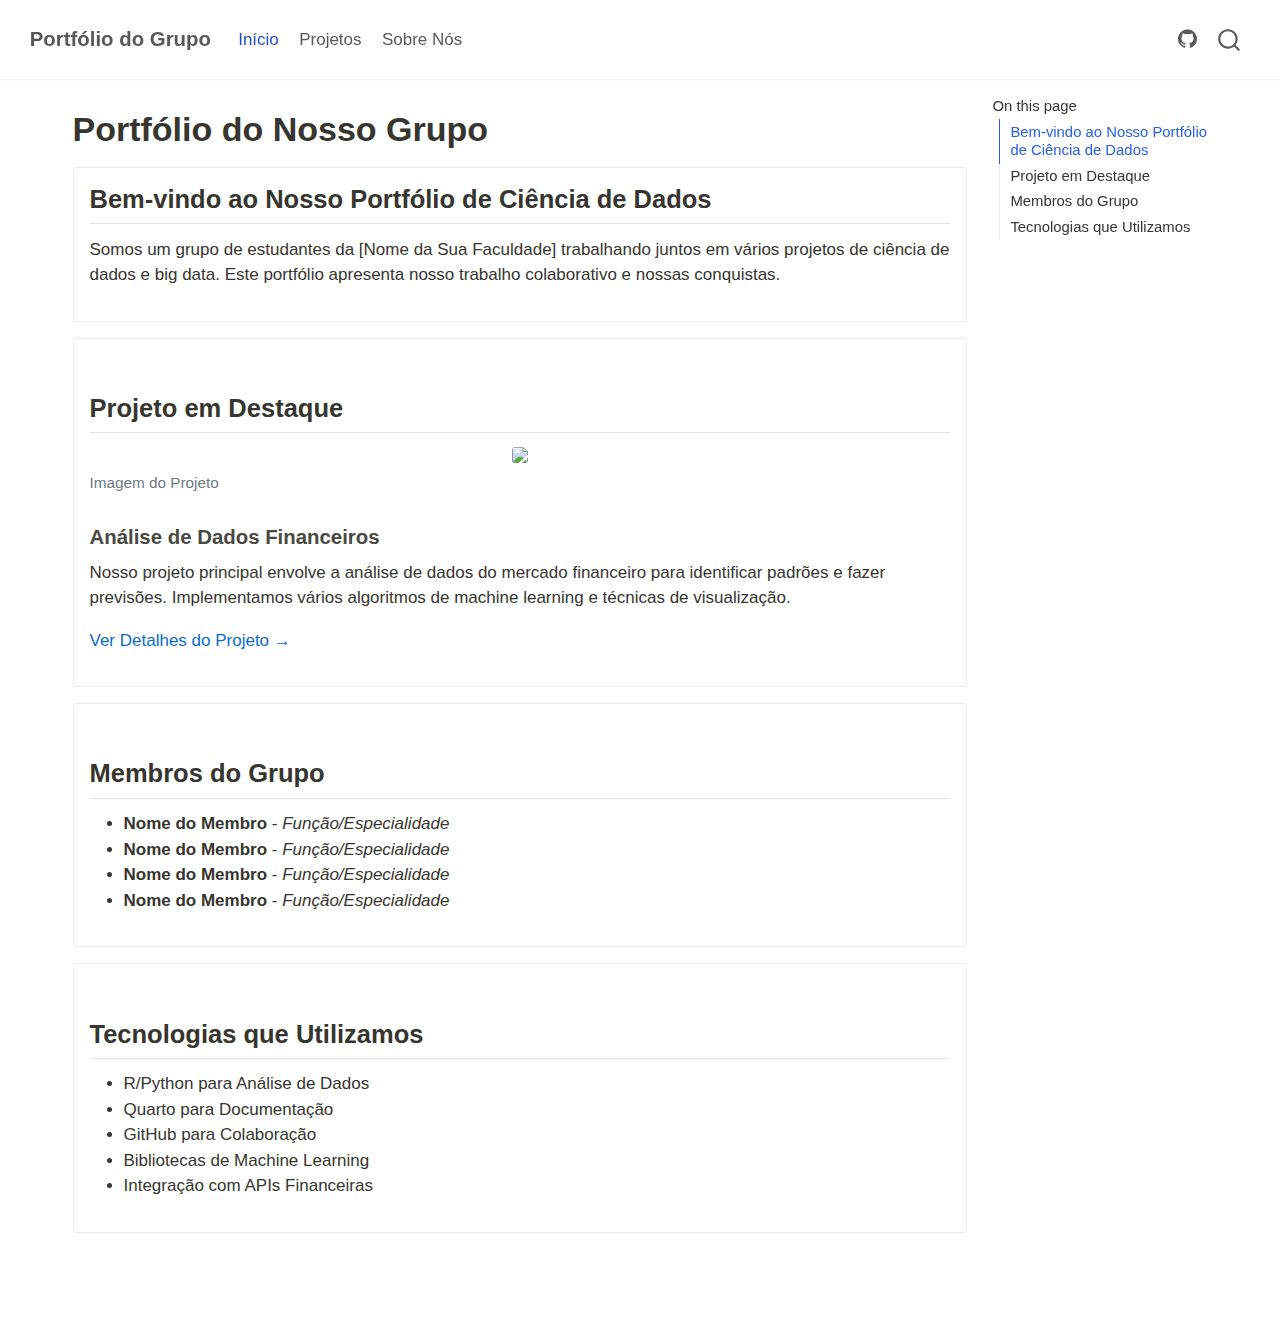
==== index.html @ 7f086434 "Configuração inicial do portfólio com estilo Notion" ====
<!DOCTYPE html>
<html xmlns="http://www.w3.org/1999/xhtml" lang="en" xml:lang="en"><head>

<meta charset="utf-8">
<meta name="generator" content="quarto-1.6.42">

<meta name="viewport" content="width=device-width, initial-scale=1.0, user-scalable=yes">


<title>Portfólio do Nosso Grupo – Portfólio do Grupo</title>
<style>
code{white-space: pre-wrap;}
span.smallcaps{font-variant: small-caps;}
div.columns{display: flex; gap: min(4vw, 1.5em);}
div.column{flex: auto; overflow-x: auto;}
div.hanging-indent{margin-left: 1.5em; text-indent: -1.5em;}
ul.task-list{list-style: none;}
ul.task-list li input[type="checkbox"] {
  width: 0.8em;
  margin: 0 0.8em 0.2em -1em; /* quarto-specific, see https://github.com/quarto-dev/quarto-cli/issues/4556 */ 
  vertical-align: middle;
}
</style>


<script src="site_libs/quarto-nav/quarto-nav.js"></script>
<script src="site_libs/quarto-nav/headroom.min.js"></script>
<script src="site_libs/clipboard/clipboard.min.js"></script>
<script src="site_libs/quarto-search/autocomplete.umd.js"></script>
<script src="site_libs/quarto-search/fuse.min.js"></script>
<script src="site_libs/quarto-search/quarto-search.js"></script>
<meta name="quarto:offset" content="./">
<script src="site_libs/quarto-html/quarto.js"></script>
<script src="site_libs/quarto-html/popper.min.js"></script>
<script src="site_libs/quarto-html/tippy.umd.min.js"></script>
<script src="site_libs/quarto-html/anchor.min.js"></script>
<link href="site_libs/quarto-html/tippy.css" rel="stylesheet">
<link href="site_libs/quarto-html/quarto-syntax-highlighting-2f5df379a58b258e96c21c0638c20c03.css" rel="stylesheet" id="quarto-text-highlighting-styles">
<script src="site_libs/bootstrap/bootstrap.min.js"></script>
<link href="site_libs/bootstrap/bootstrap-icons.css" rel="stylesheet">
<link href="site_libs/bootstrap/bootstrap-bd18d44eca6e8432d5fc765ab7eae52f.min.css" rel="stylesheet" append-hash="true" id="quarto-bootstrap" data-mode="light">
<script id="quarto-search-options" type="application/json">{
  "location": "navbar",
  "copy-button": false,
  "collapse-after": 3,
  "panel-placement": "end",
  "type": "overlay",
  "limit": 50,
  "keyboard-shortcut": [
    "f",
    "/",
    "s"
  ],
  "show-item-context": false,
  "language": {
    "search-no-results-text": "No results",
    "search-matching-documents-text": "matching documents",
    "search-copy-link-title": "Copy link to search",
    "search-hide-matches-text": "Hide additional matches",
    "search-more-match-text": "more match in this document",
    "search-more-matches-text": "more matches in this document",
    "search-clear-button-title": "Clear",
    "search-text-placeholder": "",
    "search-detached-cancel-button-title": "Cancel",
    "search-submit-button-title": "Submit",
    "search-label": "Search"
  }
}</script>


<link rel="stylesheet" href="styles.css">
</head>

<body class="nav-fixed">

<div id="quarto-search-results"></div>
  <header id="quarto-header" class="headroom fixed-top">
    <nav class="navbar navbar-expand-lg " data-bs-theme="dark">
      <div class="navbar-container container-fluid">
      <div class="navbar-brand-container mx-auto">
    <a class="navbar-brand" href="./index.html">
    <span class="navbar-title">Portfólio do Grupo</span>
    </a>
  </div>
            <div id="quarto-search" class="" title="Search"></div>
          <button class="navbar-toggler" type="button" data-bs-toggle="collapse" data-bs-target="#navbarCollapse" aria-controls="navbarCollapse" role="menu" aria-expanded="false" aria-label="Toggle navigation" onclick="if (window.quartoToggleHeadroom) { window.quartoToggleHeadroom(); }">
  <span class="navbar-toggler-icon"></span>
</button>
          <div class="collapse navbar-collapse" id="navbarCollapse">
            <ul class="navbar-nav navbar-nav-scroll me-auto">
  <li class="nav-item">
    <a class="nav-link active" href="./index.html" aria-current="page"> 
<span class="menu-text">Início</span></a>
  </li>  
  <li class="nav-item">
    <a class="nav-link" href="./projetos.html"> 
<span class="menu-text">Projetos</span></a>
  </li>  
  <li class="nav-item">
    <a class="nav-link" href="./sobre.html"> 
<span class="menu-text">Sobre Nós</span></a>
  </li>  
</ul>
            <ul class="navbar-nav navbar-nav-scroll ms-auto">
  <li class="nav-item compact">
    <a class="nav-link" href="https://github.com/SEU-USUARIO/portfolio"> <i class="bi bi-github" role="img">
</i> 
<span class="menu-text"></span></a>
  </li>  
</ul>
          </div> <!-- /navcollapse -->
            <div class="quarto-navbar-tools">
</div>
      </div> <!-- /container-fluid -->
    </nav>
</header>
<!-- content -->
<div id="quarto-content" class="quarto-container page-columns page-rows-contents page-layout-full page-navbar">
<!-- sidebar -->
<!-- margin-sidebar -->
    <div id="quarto-margin-sidebar" class="sidebar margin-sidebar">
        <nav id="TOC" role="doc-toc" class="toc-active">
    <h2 id="toc-title">On this page</h2>
   
  <ul>
  <li><a href="#bem-vindo-ao-nosso-portfólio-de-ciência-de-dados" id="toc-bem-vindo-ao-nosso-portfólio-de-ciência-de-dados" class="nav-link active" data-scroll-target="#bem-vindo-ao-nosso-portfólio-de-ciência-de-dados">Bem-vindo ao Nosso Portfólio de Ciência de Dados</a></li>
  <li><a href="#projeto-em-destaque" id="toc-projeto-em-destaque" class="nav-link" data-scroll-target="#projeto-em-destaque">Projeto em Destaque</a>
  <ul class="collapse">
  <li><a href="#análise-de-dados-financeiros" id="toc-análise-de-dados-financeiros" class="nav-link" data-scroll-target="#análise-de-dados-financeiros">Análise de Dados Financeiros</a></li>
  </ul></li>
  <li><a href="#membros-do-grupo" id="toc-membros-do-grupo" class="nav-link" data-scroll-target="#membros-do-grupo">Membros do Grupo</a></li>
  <li><a href="#tecnologias-que-utilizamos" id="toc-tecnologias-que-utilizamos" class="nav-link" data-scroll-target="#tecnologias-que-utilizamos">Tecnologias que Utilizamos</a></li>
  </ul>
</nav>
    </div>
<!-- main -->
<main class="content column-page-left" id="quarto-document-content">

<header id="title-block-header" class="quarto-title-block default">
<div class="quarto-title">
<h1 class="title">Portfólio do Nosso Grupo</h1>
</div>



<div class="quarto-title-meta column-page-left">

    
  
    
  </div>
  


</header>


<section id="bem-vindo-ao-nosso-portfólio-de-ciência-de-dados" class="level2 content-block">
<h2 class="anchored" data-anchor-id="bem-vindo-ao-nosso-portfólio-de-ciência-de-dados">Bem-vindo ao Nosso Portfólio de Ciência de Dados</h2>
<p>Somos um grupo de estudantes da [Nome da Sua Faculdade] trabalhando juntos em vários projetos de ciência de dados e big data. Este portfólio apresenta nosso trabalho colaborativo e nossas conquistas.</p>
</section>
<section id="projeto-em-destaque" class="level2 content-block">
<h2 class="anchored" data-anchor-id="projeto-em-destaque">Projeto em Destaque</h2>
<div class="quarto-figure quarto-figure-center">
<figure class="figure">
<p><img src=".\api/placeholder/600/300.png" class="img-fluid figure-img"></p>
<figcaption>Imagem do Projeto</figcaption>
</figure>
</div>
<section id="análise-de-dados-financeiros" class="level3">
<h3 class="anchored" data-anchor-id="análise-de-dados-financeiros">Análise de Dados Financeiros</h3>
<p>Nosso projeto principal envolve a análise de dados do mercado financeiro para identificar padrões e fazer previsões. Implementamos vários algoritmos de machine learning e técnicas de visualização.</p>
<p><a href="./projetos.html">Ver Detalhes do Projeto →</a></p>
</section>
</section>
<section id="membros-do-grupo" class="level2 content-block">
<h2 class="anchored" data-anchor-id="membros-do-grupo">Membros do Grupo</h2>
<ul>
<li><strong>Nome do Membro</strong> - <em>Função/Especialidade</em></li>
<li><strong>Nome do Membro</strong> - <em>Função/Especialidade</em></li>
<li><strong>Nome do Membro</strong> - <em>Função/Especialidade</em></li>
<li><strong>Nome do Membro</strong> - <em>Função/Especialidade</em></li>
</ul>
</section>
<section id="tecnologias-que-utilizamos" class="level2 content-block">
<h2 class="anchored" data-anchor-id="tecnologias-que-utilizamos">Tecnologias que Utilizamos</h2>
<ul>
<li>R/Python para Análise de Dados</li>
<li>Quarto para Documentação</li>
<li>GitHub para Colaboração</li>
<li>Bibliotecas de Machine Learning</li>
<li>Integração com APIs Financeiras</li>
</ul>
</section>



</main> <!-- /main -->
<script id="quarto-html-after-body" type="application/javascript">
window.document.addEventListener("DOMContentLoaded", function (event) {
  const toggleBodyColorMode = (bsSheetEl) => {
    const mode = bsSheetEl.getAttribute("data-mode");
    const bodyEl = window.document.querySelector("body");
    if (mode === "dark") {
      bodyEl.classList.add("quarto-dark");
      bodyEl.classList.remove("quarto-light");
    } else {
      bodyEl.classList.add("quarto-light");
      bodyEl.classList.remove("quarto-dark");
    }
  }
  const toggleBodyColorPrimary = () => {
    const bsSheetEl = window.document.querySelector("link#quarto-bootstrap");
    if (bsSheetEl) {
      toggleBodyColorMode(bsSheetEl);
    }
  }
  toggleBodyColorPrimary();  
  const icon = "";
  const anchorJS = new window.AnchorJS();
  anchorJS.options = {
    placement: 'right',
    icon: icon
  };
  anchorJS.add('.anchored');
  const isCodeAnnotation = (el) => {
    for (const clz of el.classList) {
      if (clz.startsWith('code-annotation-')) {                     
        return true;
      }
    }
    return false;
  }
  const onCopySuccess = function(e) {
    // button target
    const button = e.trigger;
    // don't keep focus
    button.blur();
    // flash "checked"
    button.classList.add('code-copy-button-checked');
    var currentTitle = button.getAttribute("title");
    button.setAttribute("title", "Copied!");
    let tooltip;
    if (window.bootstrap) {
      button.setAttribute("data-bs-toggle", "tooltip");
      button.setAttribute("data-bs-placement", "left");
      button.setAttribute("data-bs-title", "Copied!");
      tooltip = new bootstrap.Tooltip(button, 
        { trigger: "manual", 
          customClass: "code-copy-button-tooltip",
          offset: [0, -8]});
      tooltip.show();    
    }
    setTimeout(function() {
      if (tooltip) {
        tooltip.hide();
        button.removeAttribute("data-bs-title");
        button.removeAttribute("data-bs-toggle");
        button.removeAttribute("data-bs-placement");
      }
      button.setAttribute("title", currentTitle);
      button.classList.remove('code-copy-button-checked');
    }, 1000);
    // clear code selection
    e.clearSelection();
  }
  const getTextToCopy = function(trigger) {
      const codeEl = trigger.previousElementSibling.cloneNode(true);
      for (const childEl of codeEl.children) {
        if (isCodeAnnotation(childEl)) {
          childEl.remove();
        }
      }
      return codeEl.innerText;
  }
  const clipboard = new window.ClipboardJS('.code-copy-button:not([data-in-quarto-modal])', {
    text: getTextToCopy
  });
  clipboard.on('success', onCopySuccess);
  if (window.document.getElementById('quarto-embedded-source-code-modal')) {
    const clipboardModal = new window.ClipboardJS('.code-copy-button[data-in-quarto-modal]', {
      text: getTextToCopy,
      container: window.document.getElementById('quarto-embedded-source-code-modal')
    });
    clipboardModal.on('success', onCopySuccess);
  }
    var localhostRegex = new RegExp(/^(?:http|https):\/\/localhost\:?[0-9]*\//);
    var mailtoRegex = new RegExp(/^mailto:/);
      var filterRegex = new RegExp('/' + window.location.host + '/');
    var isInternal = (href) => {
        return filterRegex.test(href) || localhostRegex.test(href) || mailtoRegex.test(href);
    }
    // Inspect non-navigation links and adorn them if external
 	var links = window.document.querySelectorAll('a[href]:not(.nav-link):not(.navbar-brand):not(.toc-action):not(.sidebar-link):not(.sidebar-item-toggle):not(.pagination-link):not(.no-external):not([aria-hidden]):not(.dropdown-item):not(.quarto-navigation-tool):not(.about-link)');
    for (var i=0; i<links.length; i++) {
      const link = links[i];
      if (!isInternal(link.href)) {
        // undo the damage that might have been done by quarto-nav.js in the case of
        // links that we want to consider external
        if (link.dataset.originalHref !== undefined) {
          link.href = link.dataset.originalHref;
        }
      }
    }
  function tippyHover(el, contentFn, onTriggerFn, onUntriggerFn) {
    const config = {
      allowHTML: true,
      maxWidth: 500,
      delay: 100,
      arrow: false,
      appendTo: function(el) {
          return el.parentElement;
      },
      interactive: true,
      interactiveBorder: 10,
      theme: 'quarto',
      placement: 'bottom-start',
    };
    if (contentFn) {
      config.content = contentFn;
    }
    if (onTriggerFn) {
      config.onTrigger = onTriggerFn;
    }
    if (onUntriggerFn) {
      config.onUntrigger = onUntriggerFn;
    }
    window.tippy(el, config); 
  }
  const noterefs = window.document.querySelectorAll('a[role="doc-noteref"]');
  for (var i=0; i<noterefs.length; i++) {
    const ref = noterefs[i];
    tippyHover(ref, function() {
      // use id or data attribute instead here
      let href = ref.getAttribute('data-footnote-href') || ref.getAttribute('href');
      try { href = new URL(href).hash; } catch {}
      const id = href.replace(/^#\/?/, "");
      const note = window.document.getElementById(id);
      if (note) {
        return note.innerHTML;
      } else {
        return "";
      }
    });
  }
  const xrefs = window.document.querySelectorAll('a.quarto-xref');
  const processXRef = (id, note) => {
    // Strip column container classes
    const stripColumnClz = (el) => {
      el.classList.remove("page-full", "page-columns");
      if (el.children) {
        for (const child of el.children) {
          stripColumnClz(child);
        }
      }
    }
    stripColumnClz(note)
    if (id === null || id.startsWith('sec-')) {
      // Special case sections, only their first couple elements
      const container = document.createElement("div");
      if (note.children && note.children.length > 2) {
        container.appendChild(note.children[0].cloneNode(true));
        for (let i = 1; i < note.children.length; i++) {
          const child = note.children[i];
          if (child.tagName === "P" && child.innerText === "") {
            continue;
          } else {
            container.appendChild(child.cloneNode(true));
            break;
          }
        }
        if (window.Quarto?.typesetMath) {
          window.Quarto.typesetMath(container);
        }
        return container.innerHTML
      } else {
        if (window.Quarto?.typesetMath) {
          window.Quarto.typesetMath(note);
        }
        return note.innerHTML;
      }
    } else {
      // Remove any anchor links if they are present
      const anchorLink = note.querySelector('a.anchorjs-link');
      if (anchorLink) {
        anchorLink.remove();
      }
      if (window.Quarto?.typesetMath) {
        window.Quarto.typesetMath(note);
      }
      if (note.classList.contains("callout")) {
        return note.outerHTML;
      } else {
        return note.innerHTML;
      }
    }
  }
  for (var i=0; i<xrefs.length; i++) {
    const xref = xrefs[i];
    tippyHover(xref, undefined, function(instance) {
      instance.disable();
      let url = xref.getAttribute('href');
      let hash = undefined; 
      if (url.startsWith('#')) {
        hash = url;
      } else {
        try { hash = new URL(url).hash; } catch {}
      }
      if (hash) {
        const id = hash.replace(/^#\/?/, "");
        const note = window.document.getElementById(id);
        if (note !== null) {
          try {
            const html = processXRef(id, note.cloneNode(true));
            instance.setContent(html);
          } finally {
            instance.enable();
            instance.show();
          }
        } else {
          // See if we can fetch this
          fetch(url.split('#')[0])
          .then(res => res.text())
          .then(html => {
            const parser = new DOMParser();
            const htmlDoc = parser.parseFromString(html, "text/html");
            const note = htmlDoc.getElementById(id);
            if (note !== null) {
              const html = processXRef(id, note);
              instance.setContent(html);
            } 
          }).finally(() => {
            instance.enable();
            instance.show();
          });
        }
      } else {
        // See if we can fetch a full url (with no hash to target)
        // This is a special case and we should probably do some content thinning / targeting
        fetch(url)
        .then(res => res.text())
        .then(html => {
          const parser = new DOMParser();
          const htmlDoc = parser.parseFromString(html, "text/html");
          const note = htmlDoc.querySelector('main.content');
          if (note !== null) {
            // This should only happen for chapter cross references
            // (since there is no id in the URL)
            // remove the first header
            if (note.children.length > 0 && note.children[0].tagName === "HEADER") {
              note.children[0].remove();
            }
            const html = processXRef(null, note);
            instance.setContent(html);
          } 
        }).finally(() => {
          instance.enable();
          instance.show();
        });
      }
    }, function(instance) {
    });
  }
      let selectedAnnoteEl;
      const selectorForAnnotation = ( cell, annotation) => {
        let cellAttr = 'data-code-cell="' + cell + '"';
        let lineAttr = 'data-code-annotation="' +  annotation + '"';
        const selector = 'span[' + cellAttr + '][' + lineAttr + ']';
        return selector;
      }
      const selectCodeLines = (annoteEl) => {
        const doc = window.document;
        const targetCell = annoteEl.getAttribute("data-target-cell");
        const targetAnnotation = annoteEl.getAttribute("data-target-annotation");
        const annoteSpan = window.document.querySelector(selectorForAnnotation(targetCell, targetAnnotation));
        const lines = annoteSpan.getAttribute("data-code-lines").split(",");
        const lineIds = lines.map((line) => {
          return targetCell + "-" + line;
        })
        let top = null;
        let height = null;
        let parent = null;
        if (lineIds.length > 0) {
            //compute the position of the single el (top and bottom and make a div)
            const el = window.document.getElementById(lineIds[0]);
            top = el.offsetTop;
            height = el.offsetHeight;
            parent = el.parentElement.parentElement;
          if (lineIds.length > 1) {
            const lastEl = window.document.getElementById(lineIds[lineIds.length - 1]);
            const bottom = lastEl.offsetTop + lastEl.offsetHeight;
            height = bottom - top;
          }
          if (top !== null && height !== null && parent !== null) {
            // cook up a div (if necessary) and position it 
            let div = window.document.getElementById("code-annotation-line-highlight");
            if (div === null) {
              div = window.document.createElement("div");
              div.setAttribute("id", "code-annotation-line-highlight");
              div.style.position = 'absolute';
              parent.appendChild(div);
            }
            div.style.top = top - 2 + "px";
            div.style.height = height + 4 + "px";
            div.style.left = 0;
            let gutterDiv = window.document.getElementById("code-annotation-line-highlight-gutter");
            if (gutterDiv === null) {
              gutterDiv = window.document.createElement("div");
              gutterDiv.setAttribute("id", "code-annotation-line-highlight-gutter");
              gutterDiv.style.position = 'absolute';
              const codeCell = window.document.getElementById(targetCell);
              const gutter = codeCell.querySelector('.code-annotation-gutter');
              gutter.appendChild(gutterDiv);
            }
            gutterDiv.style.top = top - 2 + "px";
            gutterDiv.style.height = height + 4 + "px";
          }
          selectedAnnoteEl = annoteEl;
        }
      };
      const unselectCodeLines = () => {
        const elementsIds = ["code-annotation-line-highlight", "code-annotation-line-highlight-gutter"];
        elementsIds.forEach((elId) => {
          const div = window.document.getElementById(elId);
          if (div) {
            div.remove();
          }
        });
        selectedAnnoteEl = undefined;
      };
        // Handle positioning of the toggle
    window.addEventListener(
      "resize",
      throttle(() => {
        elRect = undefined;
        if (selectedAnnoteEl) {
          selectCodeLines(selectedAnnoteEl);
        }
      }, 10)
    );
    function throttle(fn, ms) {
    let throttle = false;
    let timer;
      return (...args) => {
        if(!throttle) { // first call gets through
            fn.apply(this, args);
            throttle = true;
        } else { // all the others get throttled
            if(timer) clearTimeout(timer); // cancel #2
            timer = setTimeout(() => {
              fn.apply(this, args);
              timer = throttle = false;
            }, ms);
        }
      };
    }
      // Attach click handler to the DT
      const annoteDls = window.document.querySelectorAll('dt[data-target-cell]');
      for (const annoteDlNode of annoteDls) {
        annoteDlNode.addEventListener('click', (event) => {
          const clickedEl = event.target;
          if (clickedEl !== selectedAnnoteEl) {
            unselectCodeLines();
            const activeEl = window.document.querySelector('dt[data-target-cell].code-annotation-active');
            if (activeEl) {
              activeEl.classList.remove('code-annotation-active');
            }
            selectCodeLines(clickedEl);
            clickedEl.classList.add('code-annotation-active');
          } else {
            // Unselect the line
            unselectCodeLines();
            clickedEl.classList.remove('code-annotation-active');
          }
        });
      }
  const findCites = (el) => {
    const parentEl = el.parentElement;
    if (parentEl) {
      const cites = parentEl.dataset.cites;
      if (cites) {
        return {
          el,
          cites: cites.split(' ')
        };
      } else {
        return findCites(el.parentElement)
      }
    } else {
      return undefined;
    }
  };
  var bibliorefs = window.document.querySelectorAll('a[role="doc-biblioref"]');
  for (var i=0; i<bibliorefs.length; i++) {
    const ref = bibliorefs[i];
    const citeInfo = findCites(ref);
    if (citeInfo) {
      tippyHover(citeInfo.el, function() {
        var popup = window.document.createElement('div');
        citeInfo.cites.forEach(function(cite) {
          var citeDiv = window.document.createElement('div');
          citeDiv.classList.add('hanging-indent');
          citeDiv.classList.add('csl-entry');
          var biblioDiv = window.document.getElementById('ref-' + cite);
          if (biblioDiv) {
            citeDiv.innerHTML = biblioDiv.innerHTML;
          }
          popup.appendChild(citeDiv);
        });
        return popup.innerHTML;
      });
    }
  }
});
</script>
</div> <!-- /content -->




</body></html>
---- site_libs/quarto-html/tippy.css ----
.tippy-box[data-animation=fade][data-state=hidden]{opacity:0}[data-tippy-root]{max-width:calc(100vw - 10px)}.tippy-box{position:relative;background-color:#333;color:#fff;border-radius:4px;font-size:14px;line-height:1.4;white-space:normal;outline:0;transition-property:transform,visibility,opacity}.tippy-box[data-placement^=top]>.tippy-arrow{bottom:0}.tippy-box[data-placement^=top]>.tippy-arrow:before{bottom:-7px;left:0;border-width:8px 8px 0;border-top-color:initial;transform-origin:center top}.tippy-box[data-placement^=bottom]>.tippy-arrow{top:0}.tippy-box[data-placement^=bottom]>.tippy-arrow:before{top:-7px;left:0;border-width:0 8px 8px;border-bottom-color:initial;transform-origin:center bottom}.tippy-box[data-placement^=left]>.tippy-arrow{right:0}.tippy-box[data-placement^=left]>.tippy-arrow:before{border-width:8px 0 8px 8px;border-left-color:initial;right:-7px;transform-origin:center left}.tippy-box[data-placement^=right]>.tippy-arrow{left:0}.tippy-box[data-placement^=right]>.tippy-arrow:before{left:-7px;border-width:8px 8px 8px 0;border-right-color:initial;transform-origin:center right}.tippy-box[data-inertia][data-state=visible]{transition-timing-function:cubic-bezier(.54,1.5,.38,1.11)}.tippy-arrow{width:16px;height:16px;color:#333}.tippy-arrow:before{content:"";position:absolute;border-color:transparent;border-style:solid}.tippy-content{position:relative;padding:5px 9px;z-index:1}
---- site_libs/quarto-html/quarto-syntax-highlighting-2f5df379a58b258e96c21c0638c20c03.css ----
/* quarto syntax highlight colors */
:root {
  --quarto-hl-ot-color: #003B4F;
  --quarto-hl-at-color: #657422;
  --quarto-hl-ss-color: #20794D;
  --quarto-hl-an-color: #5E5E5E;
  --quarto-hl-fu-color: #4758AB;
  --quarto-hl-st-color: #20794D;
  --quarto-hl-cf-color: #003B4F;
  --quarto-hl-op-color: #5E5E5E;
  --quarto-hl-er-color: #AD0000;
  --quarto-hl-bn-color: #AD0000;
  --quarto-hl-al-color: #AD0000;
  --quarto-hl-va-color: #111111;
  --quarto-hl-bu-color: inherit;
  --quarto-hl-ex-color: inherit;
  --quarto-hl-pp-color: #AD0000;
  --quarto-hl-in-color: #5E5E5E;
  --quarto-hl-vs-color: #20794D;
  --quarto-hl-wa-color: #5E5E5E;
  --quarto-hl-do-color: #5E5E5E;
  --quarto-hl-im-color: #00769E;
  --quarto-hl-ch-color: #20794D;
  --quarto-hl-dt-color: #AD0000;
  --quarto-hl-fl-color: #AD0000;
  --quarto-hl-co-color: #5E5E5E;
  --quarto-hl-cv-color: #5E5E5E;
  --quarto-hl-cn-color: #8f5902;
  --quarto-hl-sc-color: #5E5E5E;
  --quarto-hl-dv-color: #AD0000;
  --quarto-hl-kw-color: #003B4F;
}

/* other quarto variables */
:root {
  --quarto-font-monospace: SFMono-Regular, Menlo, Monaco, Consolas, "Liberation Mono", "Courier New", monospace;
}

pre > code.sourceCode > span {
  color: #003B4F;
}

code span {
  color: #003B4F;
}

code.sourceCode > span {
  color: #003B4F;
}

div.sourceCode,
div.sourceCode pre.sourceCode {
  color: #003B4F;
}

code span.ot {
  color: #003B4F;
  font-style: inherit;
}

code span.at {
  color: #657422;
  font-style: inherit;
}

code span.ss {
  color: #20794D;
  font-style: inherit;
}

code span.an {
  color: #5E5E5E;
  font-style: inherit;
}

code span.fu {
  color: #4758AB;
  font-style: inherit;
}

code span.st {
  color: #20794D;
  font-style: inherit;
}

code span.cf {
  color: #003B4F;
  font-weight: bold;
  font-style: inherit;
}

code span.op {
  color: #5E5E5E;
  font-style: inherit;
}

code span.er {
  color: #AD0000;
  font-style: inherit;
}

code span.bn {
  color: #AD0000;
  font-style: inherit;
}

code span.al {
  color: #AD0000;
  font-style: inherit;
}

code span.va {
  color: #111111;
  font-style: inherit;
}

code span.bu {
  font-style: inherit;
}

code span.ex {
  font-style: inherit;
}

code span.pp {
  color: #AD0000;
  font-style: inherit;
}

code span.in {
  color: #5E5E5E;
  font-style: inherit;
}

code span.vs {
  color: #20794D;
  font-style: inherit;
}

code span.wa {
  color: #5E5E5E;
  font-style: italic;
}

code span.do {
  color: #5E5E5E;
  font-style: italic;
}

code span.im {
  color: #00769E;
  font-style: inherit;
}

code span.ch {
  color: #20794D;
  font-style: inherit;
}

code span.dt {
  color: #AD0000;
  font-style: inherit;
}

code span.fl {
  color: #AD0000;
  font-style: inherit;
}

code span.co {
  color: #5E5E5E;
  font-style: inherit;
}

code span.cv {
  color: #5E5E5E;
  font-style: italic;
}

code span.cn {
  color: #8f5902;
  font-style: inherit;
}

code span.sc {
  color: #5E5E5E;
  font-style: inherit;
}

code span.dv {
  color: #AD0000;
  font-style: inherit;
}

code span.kw {
  color: #003B4F;
  font-weight: bold;
  font-style: inherit;
}

.prevent-inlining {
  content: "</";
}

/*# sourceMappingURL=35eb38a806ee71ea6d2563be2308c832.css.map */
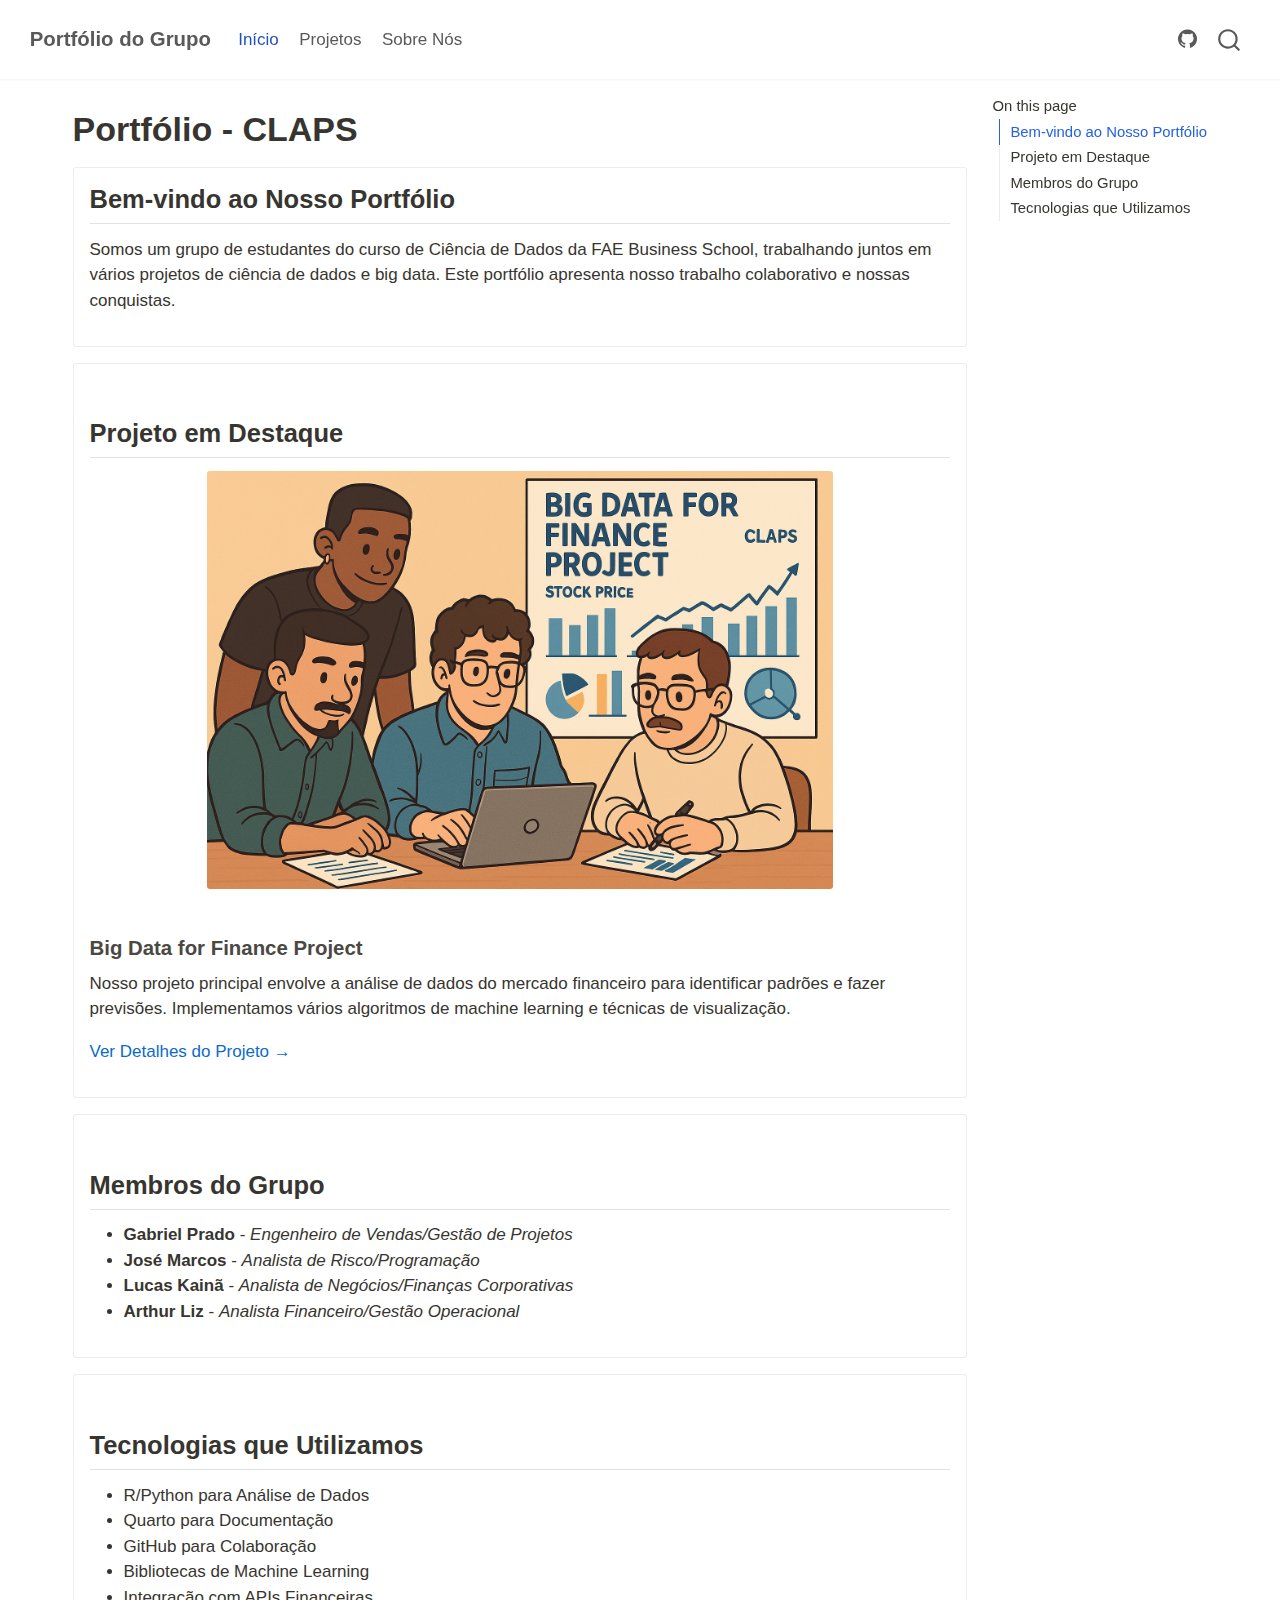
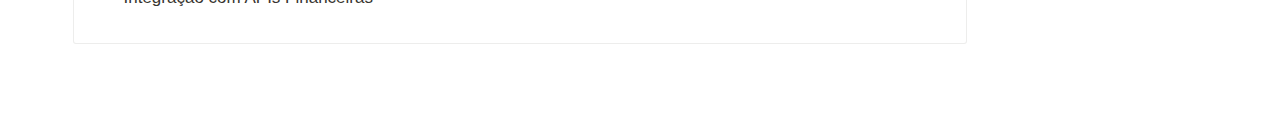
==== commit 81c66dbb: "Atualização HTML" ====
--- a/index.html
+++ b/index.html
@@ -7,7 +7,7 @@
 <meta name="viewport" content="width=device-width, initial-scale=1.0, user-scalable=yes">
 
 
-<title>Portfólio do Nosso Grupo – Portfólio do Grupo</title>
+<title>Portfólio - CLAPS – Portfólio do Grupo</title>
 <style>
 code{white-space: pre-wrap;}
 span.smallcaps{font-variant: small-caps;}
@@ -123,10 +123,10 @@
     <h2 id="toc-title">On this page</h2>
    
   <ul>
-  <li><a href="#bem-vindo-ao-nosso-portfólio-de-ciência-de-dados" id="toc-bem-vindo-ao-nosso-portfólio-de-ciência-de-dados" class="nav-link active" data-scroll-target="#bem-vindo-ao-nosso-portfólio-de-ciência-de-dados">Bem-vindo ao Nosso Portfólio de Ciência de Dados</a></li>
+  <li><a href="#bem-vindo-ao-nosso-portfólio" id="toc-bem-vindo-ao-nosso-portfólio" class="nav-link active" data-scroll-target="#bem-vindo-ao-nosso-portfólio">Bem-vindo ao Nosso Portfólio</a></li>
   <li><a href="#projeto-em-destaque" id="toc-projeto-em-destaque" class="nav-link" data-scroll-target="#projeto-em-destaque">Projeto em Destaque</a>
   <ul class="collapse">
-  <li><a href="#análise-de-dados-financeiros" id="toc-análise-de-dados-financeiros" class="nav-link" data-scroll-target="#análise-de-dados-financeiros">Análise de Dados Financeiros</a></li>
+  <li><a href="#big-data-for-finance-project" id="toc-big-data-for-finance-project" class="nav-link" data-scroll-target="#big-data-for-finance-project">Big Data for Finance Project</a></li>
   </ul></li>
   <li><a href="#membros-do-grupo" id="toc-membros-do-grupo" class="nav-link" data-scroll-target="#membros-do-grupo">Membros do Grupo</a></li>
   <li><a href="#tecnologias-que-utilizamos" id="toc-tecnologias-que-utilizamos" class="nav-link" data-scroll-target="#tecnologias-que-utilizamos">Tecnologias que Utilizamos</a></li>
@@ -138,7 +138,7 @@
 
 <header id="title-block-header" class="quarto-title-block default">
 <div class="quarto-title">
-<h1 class="title">Portfólio do Nosso Grupo</h1>
+<h1 class="title">Portfólio - CLAPS</h1>
 </div>
 
 
@@ -155,20 +155,19 @@
 </header>
 
 
-<section id="bem-vindo-ao-nosso-portfólio-de-ciência-de-dados" class="level2 content-block">
-<h2 class="anchored" data-anchor-id="bem-vindo-ao-nosso-portfólio-de-ciência-de-dados">Bem-vindo ao Nosso Portfólio de Ciência de Dados</h2>
-<p>Somos um grupo de estudantes da [Nome da Sua Faculdade] trabalhando juntos em vários projetos de ciência de dados e big data. Este portfólio apresenta nosso trabalho colaborativo e nossas conquistas.</p>
+<section id="bem-vindo-ao-nosso-portfólio" class="level2 content-block">
+<h2 class="anchored" data-anchor-id="bem-vindo-ao-nosso-portfólio">Bem-vindo ao Nosso Portfólio</h2>
+<p>Somos um grupo de estudantes do curso de Ciência de Dados da FAE Business School, trabalhando juntos em vários projetos de ciência de dados e big data. Este portfólio apresenta nosso trabalho colaborativo e nossas conquistas.</p>
 </section>
 <section id="projeto-em-destaque" class="level2 content-block">
 <h2 class="anchored" data-anchor-id="projeto-em-destaque">Projeto em Destaque</h2>
 <div class="quarto-figure quarto-figure-center">
 <figure class="figure">
-<p><img src=".\api/placeholder/600/300.png" class="img-fluid figure-img"></p>
-<figcaption>Imagem do Projeto</figcaption>
+<p><img src="images/grupo ia.png" class="img-fluid quarto-figure quarto-figure-center figure-img" width="626"></p>
 </figure>
 </div>
-<section id="análise-de-dados-financeiros" class="level3">
-<h3 class="anchored" data-anchor-id="análise-de-dados-financeiros">Análise de Dados Financeiros</h3>
+<section id="big-data-for-finance-project" class="level3">
+<h3 class="anchored" data-anchor-id="big-data-for-finance-project">Big Data for Finance Project</h3>
 <p>Nosso projeto principal envolve a análise de dados do mercado financeiro para identificar padrões e fazer previsões. Implementamos vários algoritmos de machine learning e técnicas de visualização.</p>
 <p><a href="./projetos.html">Ver Detalhes do Projeto →</a></p>
 </section>
@@ -176,10 +175,10 @@
 <section id="membros-do-grupo" class="level2 content-block">
 <h2 class="anchored" data-anchor-id="membros-do-grupo">Membros do Grupo</h2>
 <ul>
-<li><strong>Nome do Membro</strong> - <em>Função/Especialidade</em></li>
-<li><strong>Nome do Membro</strong> - <em>Função/Especialidade</em></li>
-<li><strong>Nome do Membro</strong> - <em>Função/Especialidade</em></li>
-<li><strong>Nome do Membro</strong> - <em>Função/Especialidade</em></li>
+<li><strong>Gabriel Prado</strong> - <em>Engenheiro de Vendas/Gestão de Projetos</em></li>
+<li><strong>José Marcos</strong> - <em>Analista de Risco/Programação</em></li>
+<li><strong>Lucas Kainã</strong> - <em>Analista de Negócios/Finanças Corporativas</em></li>
+<li><strong>Arthur Liz</strong> - <em>Analista Financeiro/Gestão Operacional</em></li>
 </ul>
 </section>
 <section id="tecnologias-que-utilizamos" class="level2 content-block">
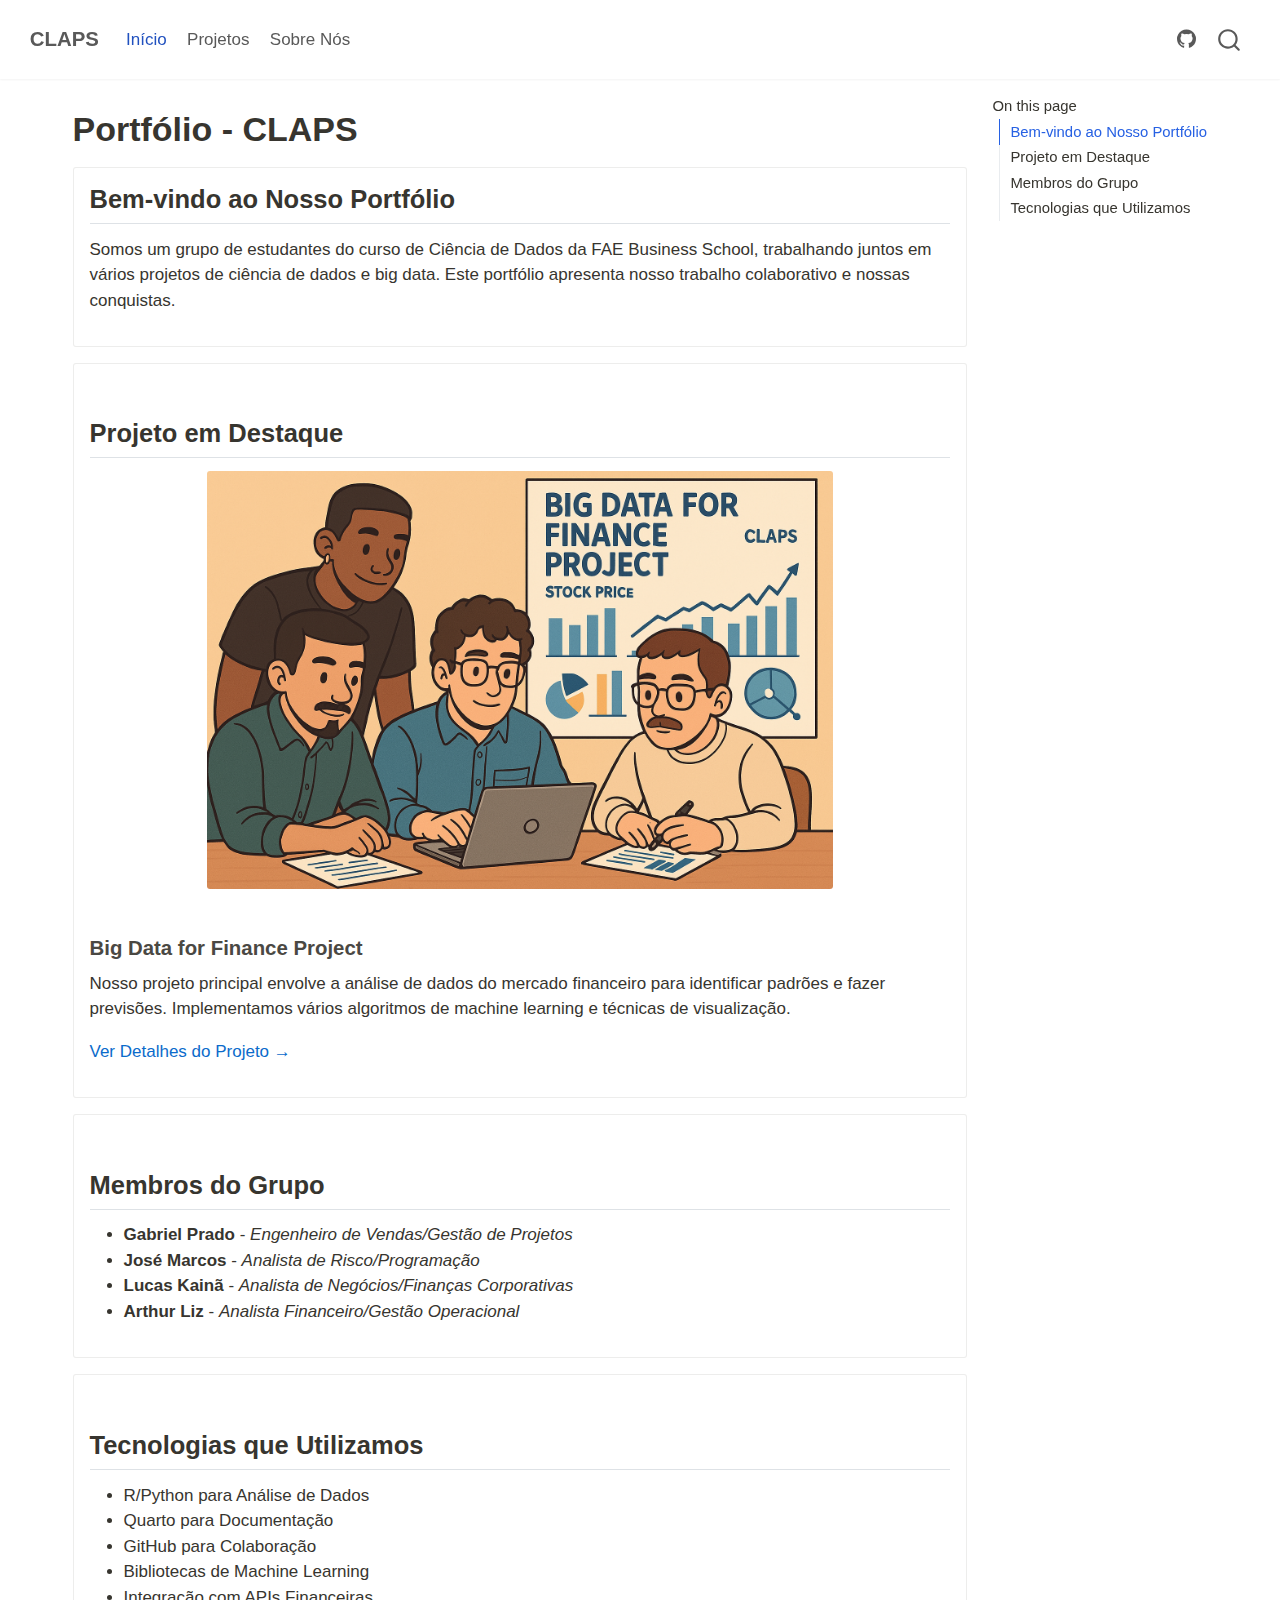
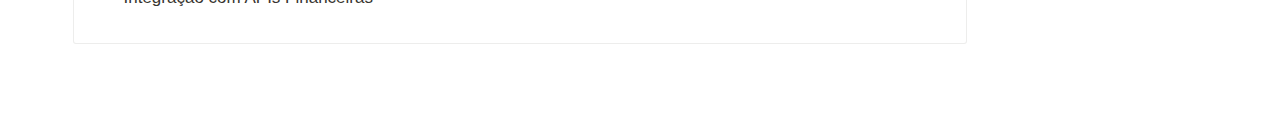
==== commit ed3d11f6: "Semana 3" ====
--- a/index.html
+++ b/index.html
@@ -7,7 +7,7 @@
 <meta name="viewport" content="width=device-width, initial-scale=1.0, user-scalable=yes">
 
 
-<title>Portfólio - CLAPS – Portfólio do Grupo</title>
+<title>Portfólio - CLAPS – CLAPS</title>
 <style>
 code{white-space: pre-wrap;}
 span.smallcaps{font-variant: small-caps;}
@@ -79,7 +79,7 @@
       <div class="navbar-container container-fluid">
       <div class="navbar-brand-container mx-auto">
     <a class="navbar-brand" href="./index.html">
-    <span class="navbar-title">Portfólio do Grupo</span>
+    <span class="navbar-title">CLAPS</span>
     </a>
   </div>
             <div id="quarto-search" class="" title="Search"></div>
@@ -103,7 +103,7 @@
 </ul>
             <ul class="navbar-nav navbar-nav-scroll ms-auto">
   <li class="nav-item compact">
-    <a class="nav-link" href="https://github.com/SEU-USUARIO/portfolio"> <i class="bi bi-github" role="img">
+    <a class="nav-link" href="https://github.com/palminhas4/portfolio"> <i class="bi bi-github" role="img">
 </i> 
 <span class="menu-text"></span></a>
   </li>  
